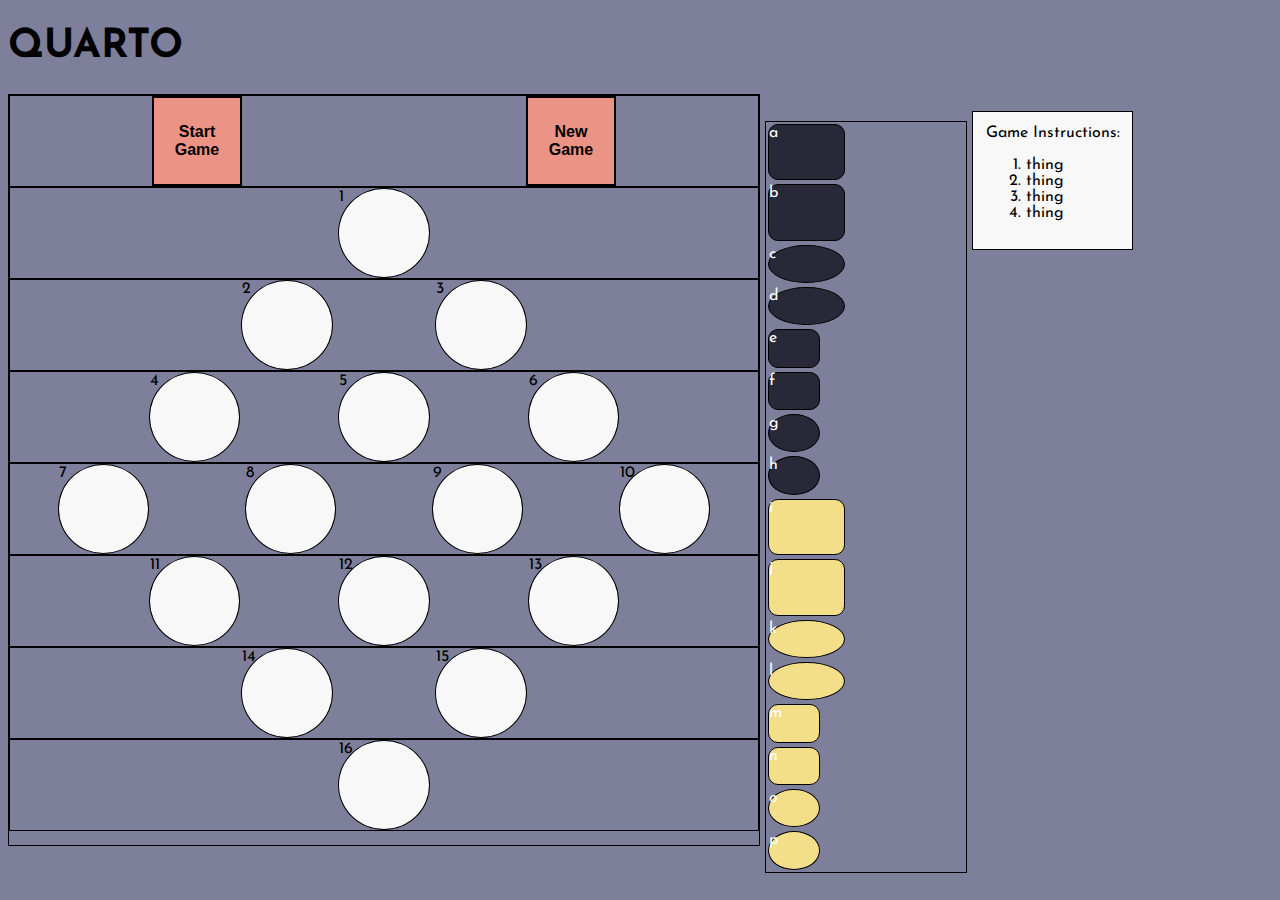
==== index.html @ a7cd6ff2 "Commit 1 - added files, html structure and some css (forgot to commit for a while)" ====
<!DOCTYPE html>
<html>
<head>
	<title>Quarto</title>
	<link rel="stylesheet" type="text/css" href="css/style.css">
	<link href="https://fonts.googleapis.com/css?family=Josefin+Sans" rel="stylesheet">
	<script src="https://cdnjs.cloudflare.com/ajax/libs/jquery/3.2.1/jquery.min.js"></script>
</head>
<body>
	<header>
		<h1>QUARTO</h1>
		</header>
	<div class="board">
		<div class="row" id="row0">
			<button class="button" id="start-game">Start Game</button>
			<button class="button" id="new-game">New Game</button>
		</div>
		<div class="row" id="row1">
			<div class="spot" id="one">1</div>
		</div>
		<div class="row" id="row2">
			<div class="spot" id="two">2</div>
			<div class="spot" id="three">3</div>
		</div>
		<div class="row" id="row3">
			<div class="spot" id="four">4</div>
			<div class="spot" id="five">5</div>
			<div class="spot" id="six">6</div>
		</div>
		<div class="row" id="row4">
			<div class="spot" id="seven">7</div>
			<div class="spot" id="eight">8</div>
			<div class="spot" id="nine">9</div>
			<div class="spot" id="ten">10</div>
		</div>
		<div class="row" id="row5">
			<div class="spot" id="eleven">11</div>
			<div class="spot" id="twelve">12</div>
			<div class="spot" id="thirteen">13</div>
		</div>
		<div class="row" id="row6">
			<div class="spot" id="fourteen">14</div>
			<div class="spot" id="fifteen">15</div>
		</div>
		<div class="row" id="row7">
			<div class="spot" id="sixteen">16</div>
		</div>
	</div>
	<div class="game-pieces">
		<div id="A">a</div>
		<div id="B">b</div>
		<div id="C">c</div>
		<div id="D">d</div>
		<div id="E">e</div>
		<div id="F">f</div>
		<div id="G">g</div>
		<div id="H">h</div>
		<div id="I">i</div>
		<div id="J">j</div>
		<div id="K">k</div>
		<div id="L">l</div>
		<div id="M">m</div>
		<div id="N">n</div>
		<div id="O">o</div>
		<div id="P">p</div>
	</div>
	<div class="instructions">
		Game Instructions:
		<ol>
			<li>thing</li>
			<li>thing</li>
			<li>thing</li>
			<li>thing</li>
		</ol>
	</div>
<script type="text/javascript" src="js/app.js"></script>
</body>
</html>
---- css/style.css ----
body {
	background-color: #7E7F9A;
	font-family: 'Josefin Sans', sans-serif;
}

h1 {
	font-size: 40px;
}

.board {
	display: inline-flex;
	border: 1px solid black;
	flex-direction: column;
	height: 750px;
	width: 750px;
}

.row {
	display: flex;
	flex-direction: row;
	justify-content: space-around;
	border: 1px solid black;
	height: 12%;
}

.button {
	background-color: #EB9486;
	border: 2px solid black;
	width: 12%;
	font-weight: bold;
	font-size: 16px;
}

/*board spaces*/
.spot {
	border-radius: 50%;
	border: 1px solid black;
	width: 12%;
	height: auto;
	background-color: #F9F8F8;
}

/*edge spots*/
#four, #eleven {
	margin-left: 12%;
}

#two, #fourteen {
	margin-left: 24%;
}

#six, #thirteen {
	margin-right: 12%;
}

#three, #fifteen {
	margin-right: 24%;
}

.game-pieces {
	display: inline-flex;
	flex-direction: column;
	height: 750px;
	width: 200px;
	border: 1px solid black; 
	color: white;

}

/*plumb colored pieces*/
#A, #B, #C, #D, #E, #F, #G, #H {
	background-color: #272838;
	border: 1px solid black;
}

/*yellow colored pieces*/
#I, #J, #K, #L, #M, #N, #O, #P {
	background-color: #F3DE8A;
	border: 1px solid black;
}

/*big pieces - square*/
#A, #B, #I, #J {
	height: 75px;
	width: 75px;
	border-radius: 10px;
	margin: 1%;
}

/*big pieces - circle*/
#C, #D, #K, #L {
	height: 50px;
	width: 75px;
	border-radius: 50%;
	margin: 1%;
}

/*little pieces - square*/
#E, #F, #M, #N {
	height: 50px;
	width: 50px;
	border-radius: 10px;
	margin: 1%;
}

/*little pieces - circle*/
#G, #H, #O, #P {
	height: 50px;
	width: 50px;
	border-radius: 50%;
	margin: 1%;
}

/*pieces with holes on top*/
#B, #D, #E, #H, #J, #L, #N, #P {

}
.instructions {
	display: inline-flex;
	flex-direction: column;
	border: 1px solid black;
	padding: 1%;
	background-color: #F9F8F8;
}
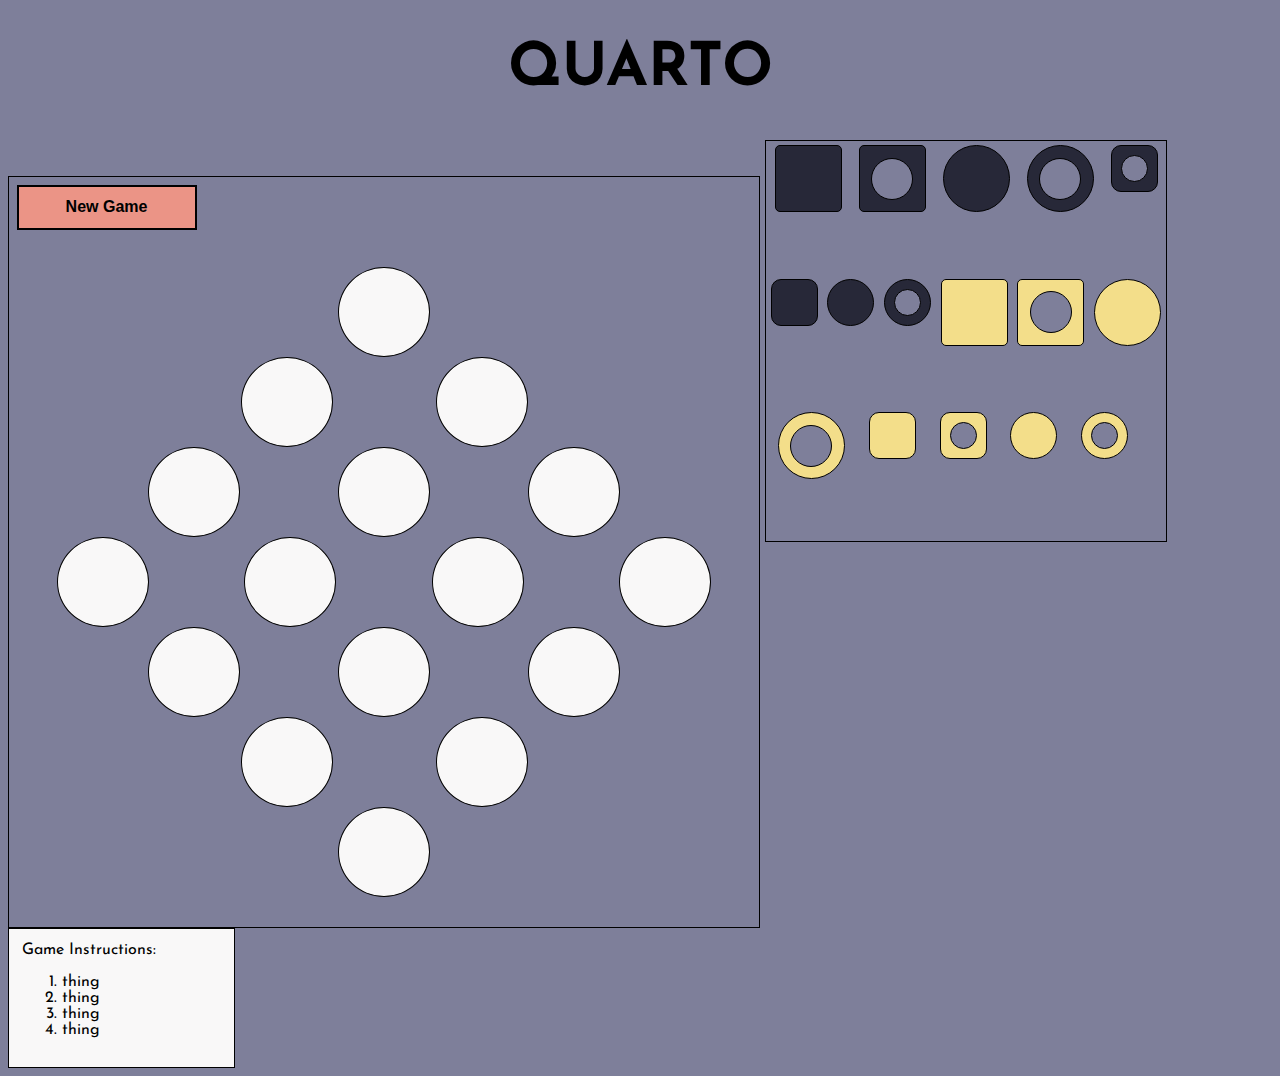
==== commit 6b3e2eb6: "Commit 15 - created a mini quarto game to test game logic, fixed a formatting issue with the game pi" ====
--- a/index.html
+++ b/index.html
@@ -12,57 +12,73 @@
 		</header>
 	<div class="board">
 		<div class="row" id="row0">
-			<button class="button" id="start-game">Start Game</button>
 			<button class="button" id="new-game">New Game</button>
 		</div>
 		<div class="row" id="row1">
-			<div class="spot" id="one">1</div>
+			<div class="spot" id="one"></div>
 		</div>
 		<div class="row" id="row2">
-			<div class="spot" id="two">2</div>
-			<div class="spot" id="three">3</div>
+			<div class="spot" id="two"></div>
+			<div class="spot" id="three"></div>
 		</div>
 		<div class="row" id="row3">
-			<div class="spot" id="four">4</div>
-			<div class="spot" id="five">5</div>
-			<div class="spot" id="six">6</div>
+			<div class="spot" id="four"></div>
+			<div class="spot" id="five"></div>
+			<div class="spot" id="six"></div>
 		</div>
 		<div class="row" id="row4">
-			<div class="spot" id="seven">7</div>
-			<div class="spot" id="eight">8</div>
-			<div class="spot" id="nine">9</div>
-			<div class="spot" id="ten">10</div>
+			<div class="spot" id="seven"></div>
+			<div class="spot" id="eight"></div>
+			<div class="spot" id="nine"></div>
+			<div class="spot" id="ten"></div>
 		</div>
 		<div class="row" id="row5">
-			<div class="spot" id="eleven">11</div>
-			<div class="spot" id="twelve">12</div>
-			<div class="spot" id="thirteen">13</div>
+			<div class="spot" id="eleven"></div>
+			<div class="spot" id="twelve"></div>
+			<div class="spot" id="thirteen"></div>
 		</div>
 		<div class="row" id="row6">
-			<div class="spot" id="fourteen">14</div>
-			<div class="spot" id="fifteen">15</div>
+			<div class="spot" id="fourteen"></div>
+			<div class="spot" id="fifteen"></div>
 		</div>
 		<div class="row" id="row7">
-			<div class="spot" id="sixteen">16</div>
+			<div class="spot" id="sixteen"></div>
 		</div>
 	</div>
 	<div class="game-pieces">
-		<div id="A">a</div>
-		<div id="B">b</div>
-		<div id="C">c</div>
-		<div id="D">d</div>
-		<div id="E">e</div>
-		<div id="F">f</div>
-		<div id="G">g</div>
-		<div id="H">h</div>
-		<div id="I">i</div>
-		<div id="J">j</div>
-		<div id="K">k</div>
-		<div id="L">l</div>
-		<div id="M">m</div>
-		<div id="N">n</div>
-		<div id="O">o</div>
-		<div id="P">p</div>
+		<div class="big square dark smooth" id="A"></div>
+		<div class="big square dark hole" id="B">
+			<div class="inner-circle" id="big"></div>
+		</div>
+		<div class="big circle dark smooth" id="C"></div>
+		<div class="big circle dark hole" id="D">
+			<div class="inner-circle" id="big"></div>
+		</div>
+		<div class="small square dark hole" id="E">
+			<div class="inner-circle"></div>
+		</div>
+		<div class="small square dark smooth" id="F"></div>
+		<div class="small circle dark smooth" id="G"></div>
+		<div class="small circle dark hole" id="H">
+			<div class="inner-circle"></div>
+		</div>
+		<div class="big square light smooth" id="I"></div>
+		<div class="big square light hole" id="J">
+			<div class="inner-circle" id="big"></div>
+		</div>
+		<div class="big circle light smooth" id="K"></div>
+		<div class="big circle light hole" id="L">
+			<div class="inner-circle" id="big"></div>
+		</div>
+		<div class="small square light smooth" id="M"></div>
+		<div class="small square light hole" id="N">
+			<div class="inner-circle"></div>
+		</div>
+		<div class="small circle light smooth" id="O"></div>
+		<div class="small circle light hole " id="P">
+			<div class="inner-circle"></div>
+		</div>
+		<div id="box"></div>
 	</div>
 	<div class="instructions">
 		Game Instructions:
--- a/css/style.css
+++ b/css/style.css
@@ -3,10 +3,16 @@
 	font-family: 'Josefin Sans', sans-serif;
 }
 
-h1 {
-	font-size: 40px;
+header {
+	text-align: center;
 }
 
+h1 {
+	font-size: 60px;
+	font-weight: bold;
+}
+
+/*container div for the board spaces*/
 .board {
 	display: inline-flex;
 	border: 1px solid black;
@@ -19,14 +25,20 @@
 	display: flex;
 	flex-direction: row;
 	justify-content: space-around;
-	border: 1px solid black;
+	/*border: 1px solid black;*/
 	height: 12%;
+}
+
+#row0 {
+	justify-content: flex-start;
 }
 
 .button {
 	background-color: #EB9486;
 	border: 2px solid black;
-	width: 12%;
+	width: 24%;
+	height: 50%;
+	margin: 1%;
 	font-weight: bold;
 	font-size: 16px;
 }
@@ -38,6 +50,10 @@
 	width: 12%;
 	height: auto;
 	background-color: #F9F8F8;
+	text-align: center;
+	display: flex;
+	align-items: center;
+	justify-content: center;
 }
 
 /*edge spots*/
@@ -57,14 +73,18 @@
 	margin-right: 24%;
 }
 
+/*the container div for the game pieces*/
 .game-pieces {
 	display: inline-flex;
-	flex-direction: column;
-	height: 750px;
-	width: 200px;
+	flex-direction: row;
+	flex-wrap: wrap;
+	justify-content: space-around;
+	height: 400px;
+	width: 400px;
+	/*margin-top: 200px;*/
 	border: 1px solid black; 
 	color: white;
-
+	text-align: center;
 }
 
 /*plumb colored pieces*/
@@ -81,43 +101,68 @@
 
 /*big pieces - square*/
 #A, #B, #I, #J {
-	height: 75px;
-	width: 75px;
-	border-radius: 10px;
+	height: 65px;
+	width: 65px;
+	border-radius: 5px;
 	margin: 1%;
 }
 
 /*big pieces - circle*/
 #C, #D, #K, #L {
-	height: 50px;
-	width: 75px;
+	height: 65px;
+	width: 65px;
 	border-radius: 50%;
 	margin: 1%;
 }
 
 /*little pieces - square*/
 #E, #F, #M, #N {
-	height: 50px;
-	width: 50px;
+	height: 45px;
+	width: 45px;
 	border-radius: 10px;
 	margin: 1%;
 }
 
 /*little pieces - circle*/
 #G, #H, #O, #P {
-	height: 50px;
-	width: 50px;
+	height: 45px;
+	width: 45px;
 	border-radius: 50%;
 	margin: 1%;
 }
 
 /*pieces with holes on top*/
 #B, #D, #E, #H, #J, #L, #N, #P {
+	display: flex;
+	align-items: center;
+	justify-content: center;
+}
 
+/*the 'holes'*/
+.inner-circle {
+	background-color: #7E7F9A;
+	border: 1px solid black;
+	height: 25px;
+	width: 25px;
+	border-radius: 50%;
+	margin: 1%;
 }
+
+#big {
+	height: 40px;
+	width: 40px;
+}
+
+/*this is an anchor box to control the unruly game piece div*/
+#box {
+	height: 10px;
+	width: 10px;
+}
+
 .instructions {
 	display: inline-flex;
 	flex-direction: column;
+	width: 200px;
 	border: 1px solid black;
 	padding: 1%;
 	background-color: #F9F8F8;
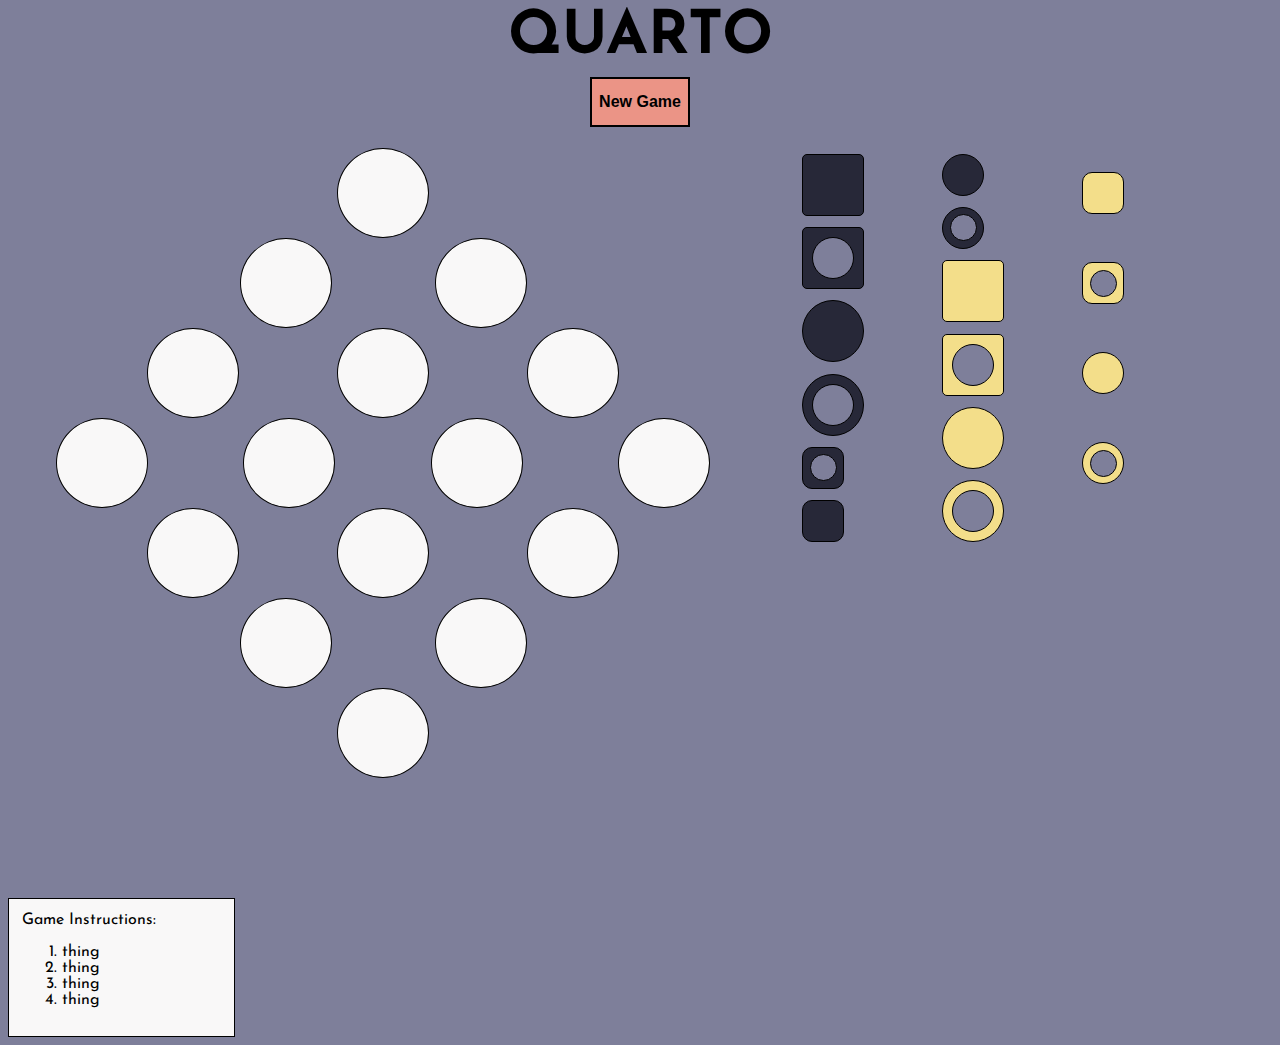
==== commit e3dedb5b: "Commit 24 - fixed some of the layout issues in css" ====
--- a/index.html
+++ b/index.html
@@ -8,12 +8,12 @@
 </head>
 <body>
 	<header>
-		<h1>QUARTO</h1>
-		</header>
+		<h1>QUARTO
+			<br>
+			<button class="button" id="new-game">New Game</button>
+	    </h1>
+	</header>
 	<div class="board">
-		<div class="row" id="row0">
-			<button class="button" id="new-game">New Game</button>
-		</div>
 		<div class="row" id="row1">
 			<div class="spot" id="one"></div>
 		</div>
--- a/css/style.css
+++ b/css/style.css
@@ -5,18 +5,32 @@
 
 header {
 	text-align: center;
+	/*border: 1px solid black;*/
 }
 
 h1 {
 	font-size: 60px;
 	font-weight: bold;
+	margin: 0 0 20px 0;
+	/*border: 1px solid black;*/
+}
+
+.button {
+	background-color: #EB9486;
+	border: 2px solid black;
+	width: 100px;
+	height: 50px;
+	font-weight: bold;
+	font-size: 16px;
+	vertical-align: middle;
 }
 
 /*container div for the board spaces*/
 .board {
 	display: inline-flex;
-	border: 1px solid black;
+	/*border: 1px solid black;*/
 	flex-direction: column;
+	vertical-align: top;
 	height: 750px;
 	width: 750px;
 }
@@ -31,16 +45,6 @@
 
 #row0 {
 	justify-content: flex-start;
-}
-
-.button {
-	background-color: #EB9486;
-	border: 2px solid black;
-	width: 24%;
-	height: 50%;
-	margin: 1%;
-	font-weight: bold;
-	font-size: 16px;
 }
 
 /*board spaces*/
@@ -76,15 +80,17 @@
 /*the container div for the game pieces*/
 .game-pieces {
 	display: inline-flex;
-	flex-direction: row;
+	flex-direction: column;
 	flex-wrap: wrap;
 	justify-content: space-around;
+	align-content: space-around;
 	height: 400px;
 	width: 400px;
 	/*margin-top: 200px;*/
-	border: 1px solid black; 
+	/*border: 1px solid black; */
 	color: white;
 	text-align: center;
+	vertical-align: top;
 }
 
 /*plumb colored pieces*/
@@ -101,32 +107,32 @@
 
 /*big pieces - square*/
 #A, #B, #I, #J {
-	height: 65px;
-	width: 65px;
+	height: 60px;
+	width: 60px;
 	border-radius: 5px;
 	margin: 1%;
 }
 
 /*big pieces - circle*/
 #C, #D, #K, #L {
-	height: 65px;
-	width: 65px;
+	height: 60px;
+	width: 60px;
 	border-radius: 50%;
 	margin: 1%;
 }
 
 /*little pieces - square*/
 #E, #F, #M, #N {
-	height: 45px;
-	width: 45px;
+	height: 40px;
+	width: 40px;
 	border-radius: 10px;
 	margin: 1%;
 }
 
 /*little pieces - circle*/
 #G, #H, #O, #P {
-	height: 45px;
-	width: 45px;
+	height: 40px;
+	width: 40px;
 	border-radius: 50%;
 	margin: 1%;
 }
@@ -154,14 +160,15 @@
 }
 
 /*this is an anchor box to control the unruly game piece div*/
-#box {
+/*#box {
 	height: 10px;
 	width: 10px;
-}
+}*/
 
 .instructions {
 	display: inline-flex;
 	flex-direction: column;
+	vertical-align: top;
 	width: 200px;
 	border: 1px solid black;
 	padding: 1%;
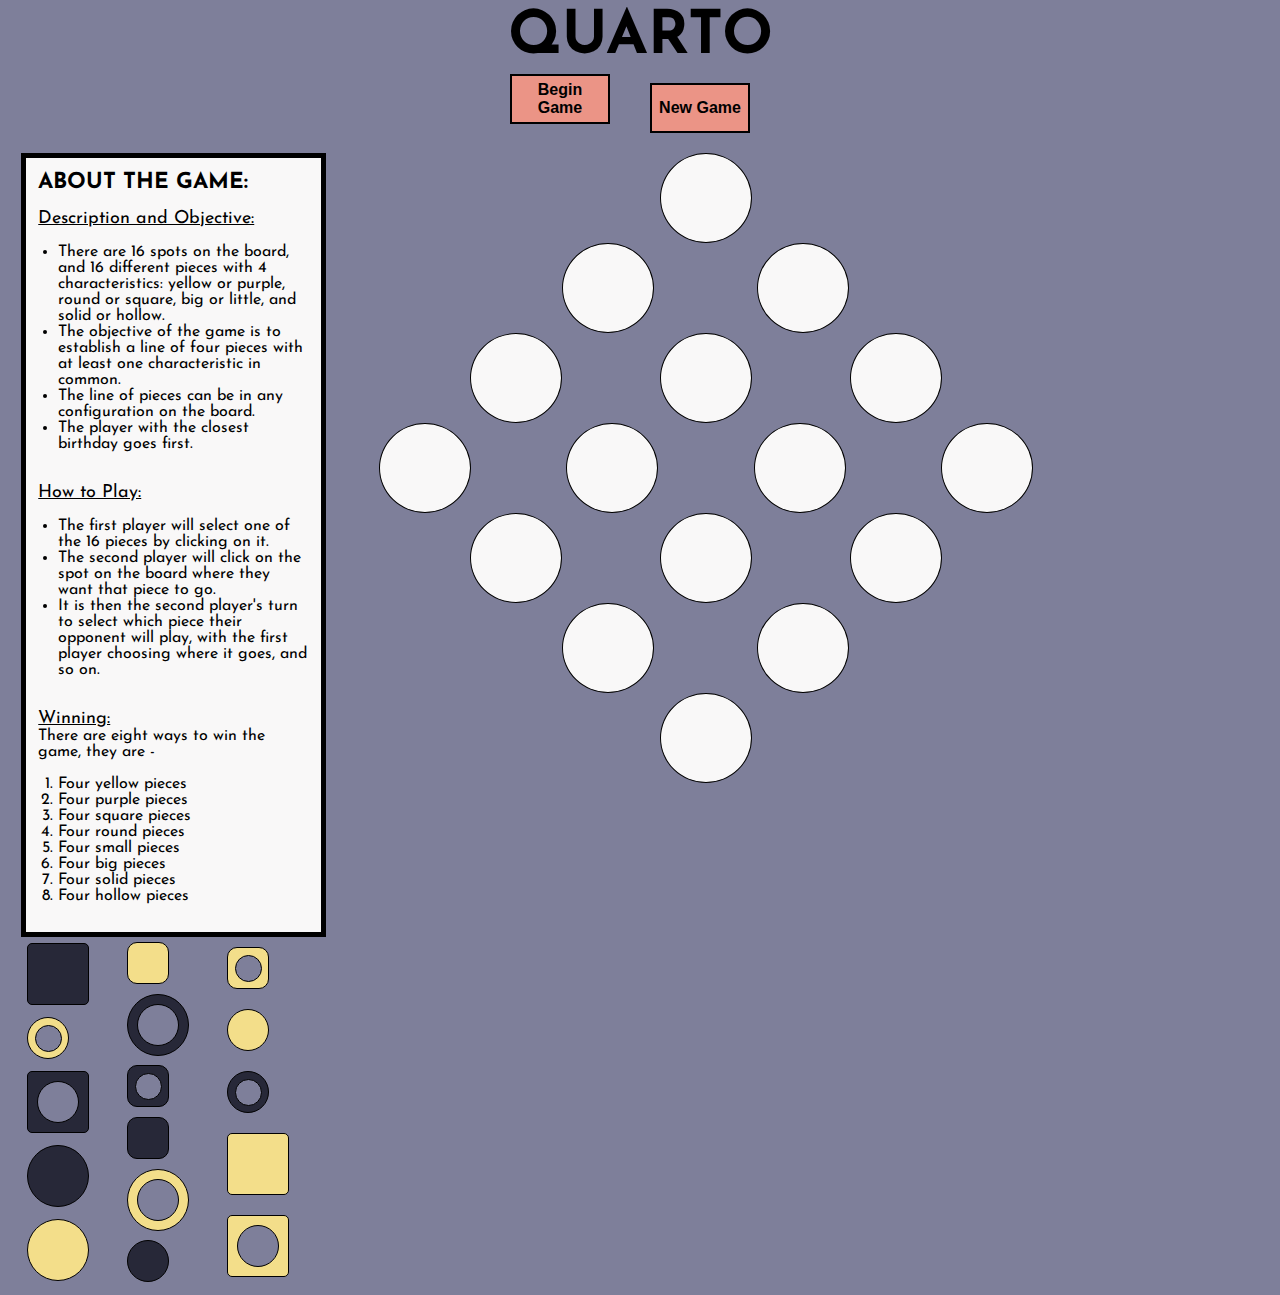
==== commit d49ceafd: "Commit 28 - added some event listeners to lead players through the beginning steps of playing the ga" ====
--- a/index.html
+++ b/index.html
@@ -7,12 +7,47 @@
 	<script src="https://cdnjs.cloudflare.com/ajax/libs/jquery/3.2.1/jquery.min.js"></script>
 </head>
 <body>
+
 	<header>
 		<h1>QUARTO
 			<br>
-			<button class="button" id="new-game">New Game</button>
+			<button id="begin-game">Begin Game</button>
+			<button id="new-game">New Game</button>
 	    </h1>
 	</header>
+
+	<div class="instructions">
+		<span class="about">About the Game:</span>
+			<br>
+			<span>Description and Objective:</span>
+			<ul>
+				<li>There are 16 spots on the board, and 16 different pieces with 4 characteristics: yellow or purple, round or square, big or little, and solid or hollow.</li>
+				<li>The objective of the game is to establish a line of four pieces with at least one characteristic in common.</li>
+				<li>The line of pieces can be in any configuration on the board.</li>
+				<li>The player with the closest birthday goes first.</li>
+			</ul>
+			<br>
+			<span>How to Play:</span>
+			<ul>
+				<li>The first player will select one of the 16 pieces by clicking on it.</li>
+				<li>The second player will click on the spot on the board where they want that piece to go.</li>
+				<li>It is then the second player's turn to select which piece their opponent will play, with the first player choosing where it goes, and so on.</li>
+			</ul>
+			<br>
+			<span>Winning:</span>
+			There are eight ways to win the game, they are -
+			<ol>
+				<li>Four yellow pieces</li>
+				<li>Four purple pieces</li>
+				<li>Four square pieces</li>
+				<li>Four round pieces</li>
+				<li>Four small pieces</li>
+				<li>Four big pieces</li>
+				<li>Four solid pieces</li>
+				<li>Four hollow pieces</li>
+			</ol>
+	</div>
+
 	<div class="board">
 		<div class="row" id="row1">
 			<div class="spot" id="one"></div>
@@ -45,12 +80,18 @@
 			<div class="spot" id="sixteen"></div>
 		</div>
 	</div>
+
 	<div class="game-pieces">
 		<div class="big square dark smooth" id="A"></div>
+		<div class="small circle light hole " id="P">
+			<div class="inner-circle"></div>
+		</div>
 		<div class="big square dark hole" id="B">
 			<div class="inner-circle" id="big"></div>
 		</div>
 		<div class="big circle dark smooth" id="C"></div>
+		<div class="big circle light smooth" id="K"></div>
+		<div class="small square light smooth" id="M"></div>
 		<div class="big circle dark hole" id="D">
 			<div class="inner-circle" id="big"></div>
 		</div>
@@ -58,7 +99,14 @@
 			<div class="inner-circle"></div>
 		</div>
 		<div class="small square dark smooth" id="F"></div>
+		<div class="big circle light hole" id="L">
+			<div class="inner-circle" id="big"></div>
+		</div>
 		<div class="small circle dark smooth" id="G"></div>
+		<div class="small square light hole" id="N">
+			<div class="inner-circle"></div>
+		</div>
+		<div class="small circle light smooth" id="O"></div>
 		<div class="small circle dark hole" id="H">
 			<div class="inner-circle"></div>
 		</div>
@@ -66,29 +114,14 @@
 		<div class="big square light hole" id="J">
 			<div class="inner-circle" id="big"></div>
 		</div>
-		<div class="big circle light smooth" id="K"></div>
-		<div class="big circle light hole" id="L">
-			<div class="inner-circle" id="big"></div>
-		</div>
-		<div class="small square light smooth" id="M"></div>
-		<div class="small square light hole" id="N">
-			<div class="inner-circle"></div>
-		</div>
-		<div class="small circle light smooth" id="O"></div>
-		<div class="small circle light hole " id="P">
-			<div class="inner-circle"></div>
-		</div>
-		<div id="box"></div>
 	</div>
-	<div class="instructions">
-		Game Instructions:
-		<ol>
-			<li>thing</li>
-			<li>thing</li>
-			<li>thing</li>
-			<li>thing</li>
-		</ol>
+
+	<div class="modal" id="modal">
+		<button id="close-modal">X</button>
+		<p class="modal-text">Player one choose a piece &#8594;</p>
 	</div>
+	<div class="modal-overlay"></div>
+	
 <script type="text/javascript" src="js/app.js"></script>
 </body>
 </html>--- a/css/style.css
+++ b/css/style.css
@@ -3,26 +3,23 @@
 	font-family: 'Josefin Sans', sans-serif;
 }
 
-header {
-	text-align: center;
-	/*border: 1px solid black;*/
-}
-
 h1 {
 	font-size: 60px;
 	font-weight: bold;
+	text-align: center;
 	margin: 0 0 20px 0;
 	/*border: 1px solid black;*/
 }
 
-.button {
+button {
 	background-color: #EB9486;
 	border: 2px solid black;
+	margin-right: 20px;
 	width: 100px;
 	height: 50px;
 	font-weight: bold;
 	font-size: 16px;
-	vertical-align: middle;
+	/*vertical-align: middle;*/
 }
 
 /*container div for the board spaces*/
@@ -84,8 +81,8 @@
 	flex-wrap: wrap;
 	justify-content: space-around;
 	align-content: space-around;
-	height: 400px;
-	width: 400px;
+	height: 350px;
+	width: 300px;
 	/*margin-top: 200px;*/
 	/*border: 1px solid black; */
 	color: white;
@@ -159,18 +156,70 @@
 	width: 40px;
 }
 
-/*this is an anchor box to control the unruly game piece div*/
-/*#box {
-	height: 10px;
-	width: 10px;
-}*/
-
 .instructions {
 	display: inline-flex;
 	flex-direction: column;
 	vertical-align: top;
-	width: 200px;
-	border: 1px solid black;
+	width: 270px;
+	border: 5px solid black;
 	padding: 1%;
+	margin-left: 1%;
 	background-color: #F9F8F8;
+}
+
+span {
+	text-decoration: underline;
+	font-size: 18px;
+}
+
+.about {
+	text-transform: uppercase;
+	text-decoration: none;
+	font-weight: bold;
+	font-size: 22px;
+}
+
+ul, ol {
+	padding-left: 20px;
+}
+
+.modal {
+	position: fixed;
+	display: none;
+	background-color: #F9F8F8;
+  	border: 2px solid black;
+  	top: 50%;
+  	left: 50%;
+  	margin: -70px 0 0 -170px;
+  	width: 300px;
+  	max-width: 300px;
+  	height: 100px;
+  	max-height: 100px;
+  	z-index: 2;
+}
+
+.modal-overlay {
+	display: none;
+	z-index: 1;
+	position: fixed;
+  	top: 0;
+ 	left: 0;
+ 	width: 100%;
+  	height: 100%;
+}
+
+#close-modal {
+	width: 25px;
+	height: 25px;
+	margin: 1%;
+	text-align: center;
+	padding: 0;
+	float: right;
+}
+
+.modal-text {
+	text-decoration: none;
+	text-align: center;
+	margin-top: 5%;
+	font-size: 30px;
 }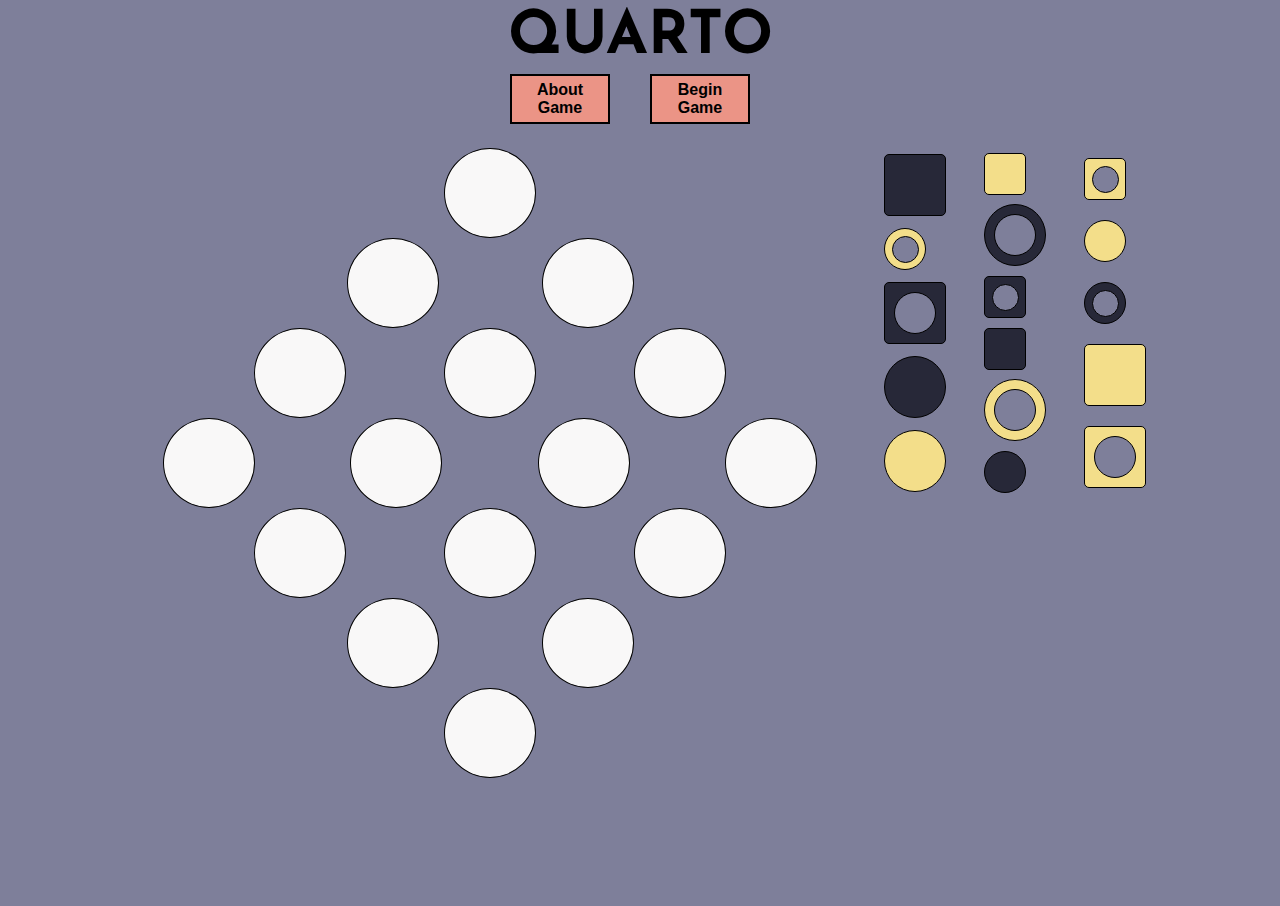
==== commit 36aa4bc5: "made pieces clickable once, fixed some css" ====
--- a/index.html
+++ b/index.html
@@ -11,114 +11,117 @@
 	<header>
 		<h1>QUARTO
 			<br>
+			<button id="about-game">About Game</button>
 			<button id="begin-game">Begin Game</button>
 			<button id="new-game">New Game</button>
 	    </h1>
 	</header>
 
-	<div class="instructions">
-		<span class="about">About the Game:</span>
-			<br>
-			<span>Description and Objective:</span>
-			<ul>
-				<li>There are 16 spots on the board, and 16 different pieces with 4 characteristics: yellow or purple, round or square, big or little, and solid or hollow.</li>
-				<li>The objective of the game is to establish a line of four pieces with at least one characteristic in common.</li>
-				<li>The line of pieces can be in any configuration on the board.</li>
-				<li>The player with the closest birthday goes first.</li>
-			</ul>
-			<br>
-			<span>How to Play:</span>
-			<ul>
-				<li>The first player will select one of the 16 pieces by clicking on it.</li>
-				<li>The second player will click on the spot on the board where they want that piece to go.</li>
-				<li>It is then the second player's turn to select which piece their opponent will play, with the first player choosing where it goes, and so on.</li>
-			</ul>
-			<br>
-			<span>Winning:</span>
-			There are eight ways to win the game, they are -
-			<ol>
-				<li>Four yellow pieces</li>
-				<li>Four purple pieces</li>
-				<li>Four square pieces</li>
-				<li>Four round pieces</li>
-				<li>Four small pieces</li>
-				<li>Four big pieces</li>
-				<li>Four solid pieces</li>
-				<li>Four hollow pieces</li>
-			</ol>
-	</div>
+	<div id="container">
+		<div class="instructions">
+			<span class="about">About the Game:</span>
+				<br>
+				<span>Description and Objective:</span>
+				<ul>
+					<li>There are 16 spots on the board, and 16 different pieces with 4 characteristics: yellow or purple, round or square, big or little, and solid or hollow.</li>
+					<li>The objective of the game is to establish a line of four pieces with at least one characteristic in common.</li>
+					<li>The line of pieces can be in any configuration on the board.</li>
+					<li>The player with the closest upcoming birthday goes first.</li>
+				</ul>
+				<br>
+				<span>How to Play:</span>
+				<ul>
+					<li>The first player will select one of the 16 pieces by clicking on it.</li>
+					<li>The second player will click on the spot on the board where they want that piece to go.</li>
+					<li>It is then the second player's turn to select which piece their opponent will play, with the first player choosing where it goes, and so on.</li>
+				</ul>
+				<br>
+				<span>Winning:</span>
+				There are eight ways to win the game, they are -
+				<ol>
+					<li>Four yellow pieces</li>
+					<li>Four purple pieces</li>
+					<li>Four square pieces</li>
+					<li>Four round pieces</li>
+					<li>Four small pieces</li>
+					<li>Four big pieces</li>
+					<li>Four solid pieces</li>
+					<li>Four hollow pieces</li>
+				</ol>
+		</div>
 
-	<div class="board">
-		<div class="row" id="row1">
-			<div class="spot" id="one"></div>
+		<div class="board">
+			<div class="row" id="row1">
+				<div class="spot" id="one"></div>
+			</div>
+			<div class="row" id="row2">
+				<div class="spot" id="two"></div>
+				<div class="spot" id="three"></div>
+			</div>
+			<div class="row" id="row3">
+				<div class="spot" id="four"></div>
+				<div class="spot" id="five"></div>
+				<div class="spot" id="six"></div>
+			</div>
+			<div class="row" id="row4">
+				<div class="spot" id="seven"></div>
+				<div class="spot" id="eight"></div>
+				<div class="spot" id="nine"></div>
+				<div class="spot" id="ten"></div>
+			</div>
+			<div class="row" id="row5">
+				<div class="spot" id="eleven"></div>
+				<div class="spot" id="twelve"></div>
+				<div class="spot" id="thirteen"></div>
+			</div>
+			<div class="row" id="row6">
+				<div class="spot" id="fourteen"></div>
+				<div class="spot" id="fifteen"></div>
+			</div>
+			<div class="row" id="row7">
+				<div class="spot" id="sixteen"></div>
+			</div>
 		</div>
-		<div class="row" id="row2">
-			<div class="spot" id="two"></div>
-			<div class="spot" id="three"></div>
-		</div>
-		<div class="row" id="row3">
-			<div class="spot" id="four"></div>
-			<div class="spot" id="five"></div>
-			<div class="spot" id="six"></div>
-		</div>
-		<div class="row" id="row4">
-			<div class="spot" id="seven"></div>
-			<div class="spot" id="eight"></div>
-			<div class="spot" id="nine"></div>
-			<div class="spot" id="ten"></div>
-		</div>
-		<div class="row" id="row5">
-			<div class="spot" id="eleven"></div>
-			<div class="spot" id="twelve"></div>
-			<div class="spot" id="thirteen"></div>
-		</div>
-		<div class="row" id="row6">
-			<div class="spot" id="fourteen"></div>
-			<div class="spot" id="fifteen"></div>
-		</div>
-		<div class="row" id="row7">
-			<div class="spot" id="sixteen"></div>
-		</div>
-	</div>
 
-	<div class="game-pieces">
-		<div class="big square dark smooth" id="A"></div>
-		<div class="small circle light hole " id="P">
-			<div class="inner-circle"></div>
-		</div>
-		<div class="big square dark hole" id="B">
-			<div class="inner-circle" id="big"></div>
-		</div>
-		<div class="big circle dark smooth" id="C"></div>
-		<div class="big circle light smooth" id="K"></div>
-		<div class="small square light smooth" id="M"></div>
-		<div class="big circle dark hole" id="D">
-			<div class="inner-circle" id="big"></div>
-		</div>
-		<div class="small square dark hole" id="E">
-			<div class="inner-circle"></div>
-		</div>
-		<div class="small square dark smooth" id="F"></div>
-		<div class="big circle light hole" id="L">
-			<div class="inner-circle" id="big"></div>
-		</div>
-		<div class="small circle dark smooth" id="G"></div>
-		<div class="small square light hole" id="N">
-			<div class="inner-circle"></div>
-		</div>
-		<div class="small circle light smooth" id="O"></div>
-		<div class="small circle dark hole" id="H">
-			<div class="inner-circle"></div>
-		</div>
-		<div class="big square light smooth" id="I"></div>
-		<div class="big square light hole" id="J">
-			<div class="inner-circle" id="big"></div>
+		<div class="game-pieces">
+			<div class="big square dark smooth" id="A"></div>
+			<div class="small circle light hole " id="P">
+				<div class="inner-circle"></div>
+			</div>
+			<div class="big square dark hole" id="B">
+				<div class="inner-circle" id="big"></div>
+			</div>
+			<div class="big circle dark smooth" id="C"></div>
+			<div class="big circle light smooth" id="K"></div>
+			<div class="small square light smooth" id="M"></div>
+			<div class="big circle dark hole" id="D">
+				<div class="inner-circle" id="big"></div>
+			</div>
+			<div class="small square dark hole" id="E">
+				<div class="inner-circle"></div>
+			</div>
+			<div class="small square dark smooth" id="F"></div>
+			<div class="big circle light hole" id="L">
+				<div class="inner-circle" id="big"></div>
+			</div>
+			<div class="small circle dark smooth" id="G"></div>
+			<div class="small square light hole" id="N">
+				<div class="inner-circle"></div>
+			</div>
+			<div class="small circle light smooth" id="O"></div>
+			<div class="small circle dark hole" id="H">
+				<div class="inner-circle"></div>
+			</div>
+			<div class="big square light smooth" id="I"></div>
+			<div class="big square light hole" id="J">
+				<div class="inner-circle" id="big"></div>
+			</div>
 		</div>
 	</div>
 
 	<div class="modal" id="modal">
 		<button id="close-modal">X</button>
-		<p class="modal-text">Player one choose a piece &#8594;</p>
+		<p class="modal-text">Player one choose a piece</p>
 	</div>
 	<div class="modal-overlay"></div>
 	
--- a/css/style.css
+++ b/css/style.css
@@ -22,9 +22,20 @@
 	/*vertical-align: middle;*/
 }
 
+#new-game {
+	display: none;
+}
+
+#container {
+	display: flex;
+	flex-wrap: wrap;
+	justify-content: center;
+
+}
+
 /*container div for the board spaces*/
 .board {
-	display: inline-flex;
+	display: flex;
 	/*border: 1px solid black;*/
 	flex-direction: column;
 	vertical-align: top;
@@ -76,7 +87,7 @@
 
 /*the container div for the game pieces*/
 .game-pieces {
-	display: inline-flex;
+	display: flex;
 	flex-direction: column;
 	flex-wrap: wrap;
 	justify-content: space-around;
@@ -122,7 +133,7 @@
 #E, #F, #M, #N {
 	height: 40px;
 	width: 40px;
-	border-radius: 10px;
+	border-radius: 5px;
 	margin: 1%;
 }
 
@@ -156,8 +167,9 @@
 	width: 40px;
 }
 
+/*the div that holds the 'about game' info*/
 .instructions {
-	display: inline-flex;
+	display: none;
 	flex-direction: column;
 	vertical-align: top;
 	width: 270px;
@@ -165,6 +177,7 @@
 	padding: 1%;
 	margin-left: 1%;
 	background-color: #F9F8F8;
+	/*visibility: hidden;*/
 }
 
 span {
@@ -172,17 +185,22 @@
 	font-size: 18px;
 }
 
+/*this is the heading of the about game section*/
 .about {
+	display: none;
 	text-transform: uppercase;
 	text-decoration: none;
 	font-weight: bold;
 	font-size: 22px;
+	/*visibility: hidden;*/
 }
 
 ul, ol {
 	padding-left: 20px;
-}
-
+	font-size: 16px;
+}
+
+/*the actual modal box*/
 .modal {
 	position: fixed;
 	display: none;
@@ -198,16 +216,18 @@
   	z-index: 2;
 }
 
+/*the overlay that locks the screen until the modal is closed*/
 .modal-overlay {
-	display: none;
 	z-index: 1;
 	position: fixed;
-  	top: 0;
+	/*border:1px solid black;*/
+  top: 20%;
  	left: 0;
  	width: 100%;
-  	height: 100%;
-}
-
+  height: 80%;
+}
+
+/*button that closes the modal*/
 #close-modal {
 	width: 25px;
 	height: 25px;
@@ -217,9 +237,81 @@
 	float: right;
 }
 
+/*styling for the inner text of the modal*/
 .modal-text {
 	text-decoration: none;
 	text-align: center;
 	margin-top: 5%;
 	font-size: 30px;
+}
+
+@media screen and (max-width: 1080px) {
+	h1 {
+		margin-top: 5%;
+		font-size: 125px;
+	}
+
+	button {
+		width: 300px;
+		font-size: 35px;
+
+	}
+
+	.container {
+		flex-direction: column;
+	}
+
+	.board {
+		order: 2;
+		margin: 5%;
+	}
+
+	.game-pieces {
+		order: 1;
+		width: 60vw;
+		margin: 5%, 0;
+	}
+
+	.instructions {
+		display: block;
+		width: 75vw;
+		order: 0;
+		margin: 2%;
+	}
+
+	.about {
+		font-size: 50px;
+	}
+
+	span {
+	font-size: 30px;
+	}
+
+	ul, ol {
+		font-size: 20px;
+		padding-left: 30px;
+	}
+
+	.modal {
+		top: 50%;
+  	left: 50%;
+  	margin: -70px 0 0 -270px;
+		width: 60vw;
+		max-width: 60vw;
+		height: 20vw;
+		max-height: 20vw;
+
+	}
+
+	.modal-text {
+		font-size: 60px;
+	}
+
+	#close-modal {
+		width: 50px;
+		height: 50px;
+		margin: 1%;
+	}
+
+	
 }